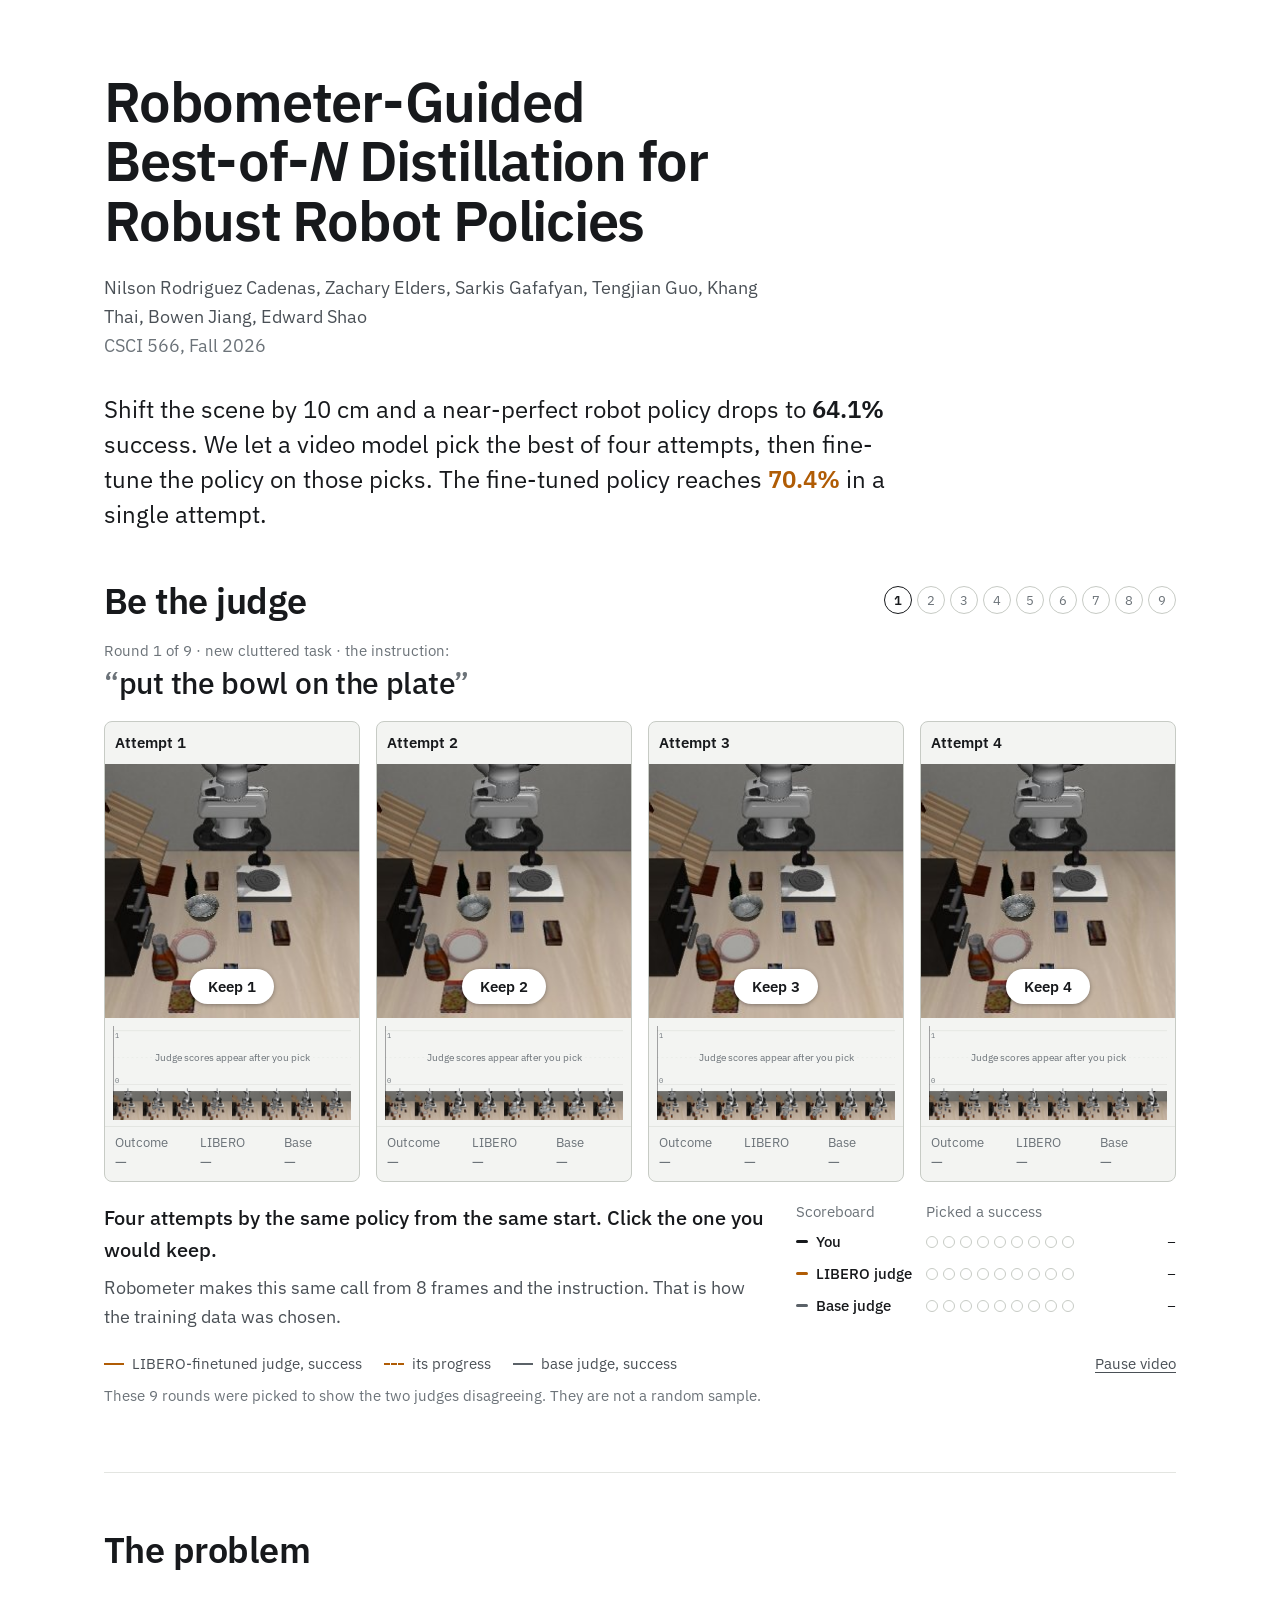
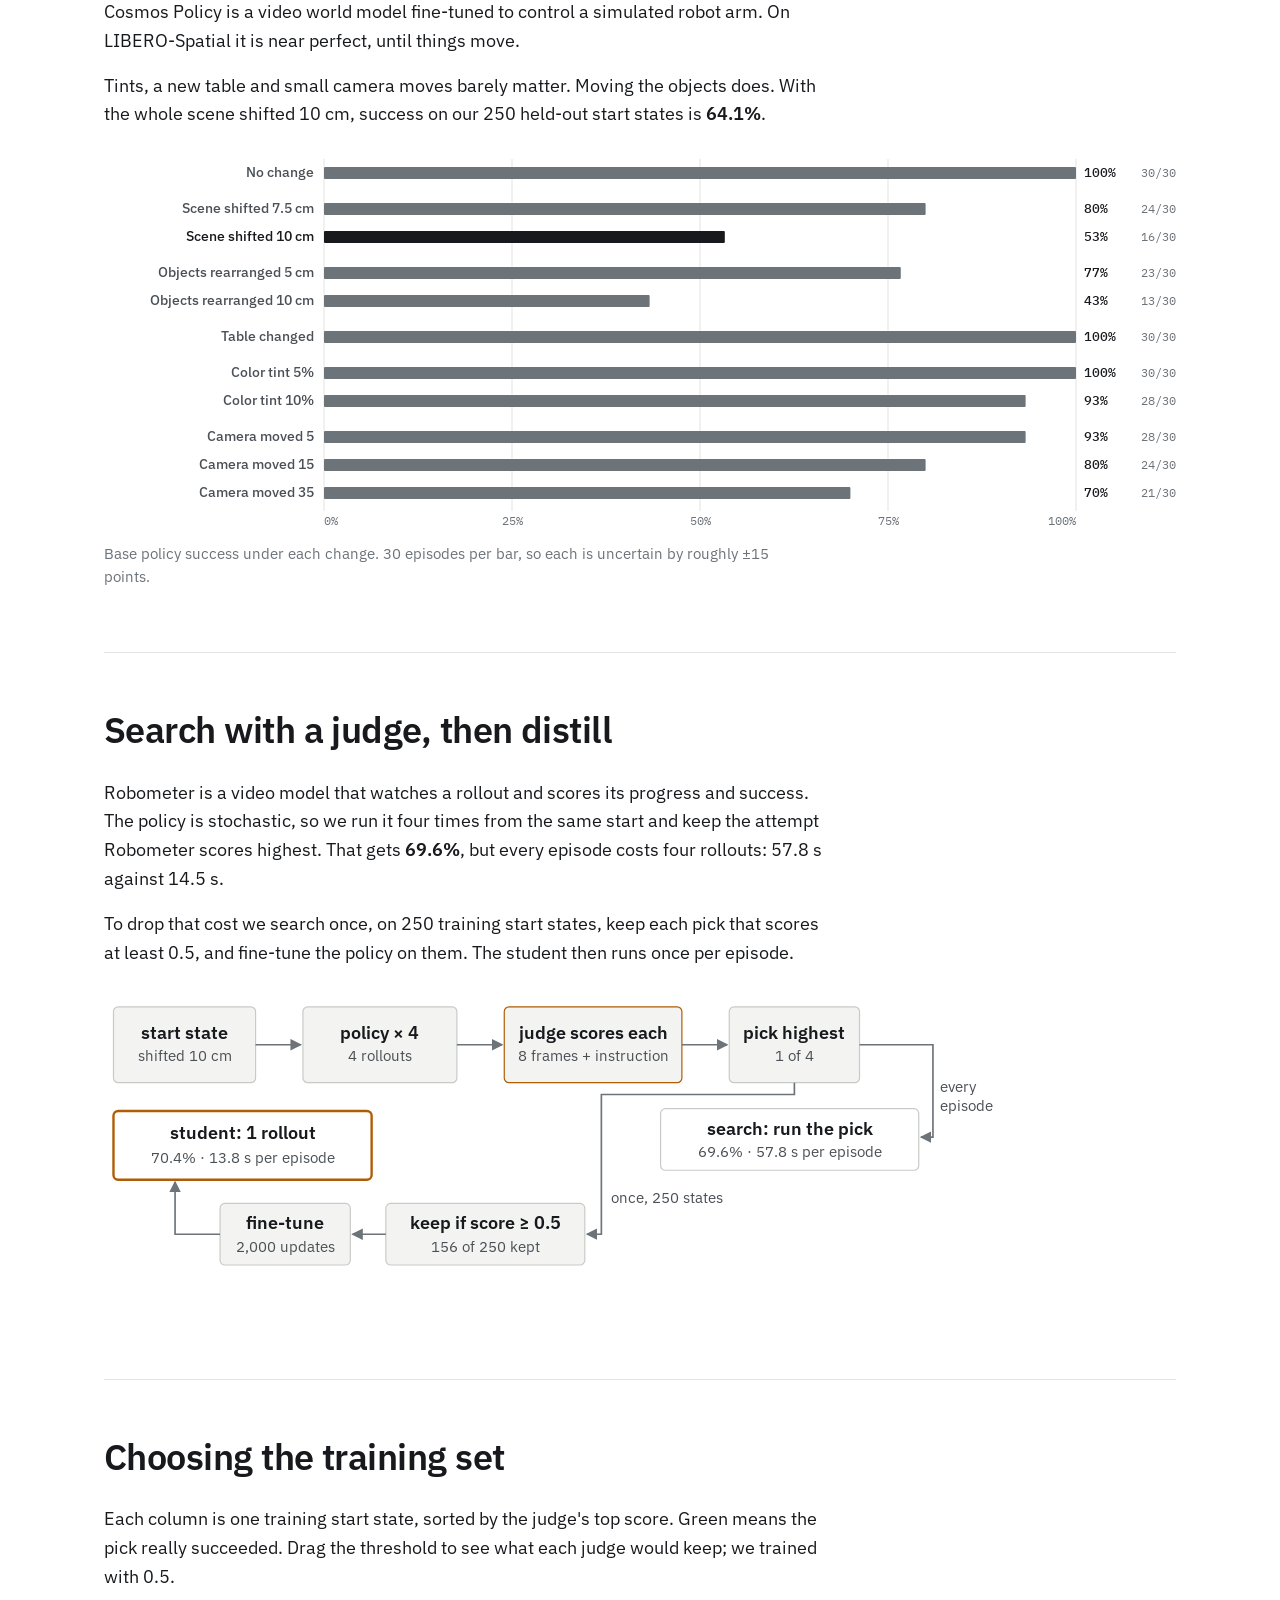
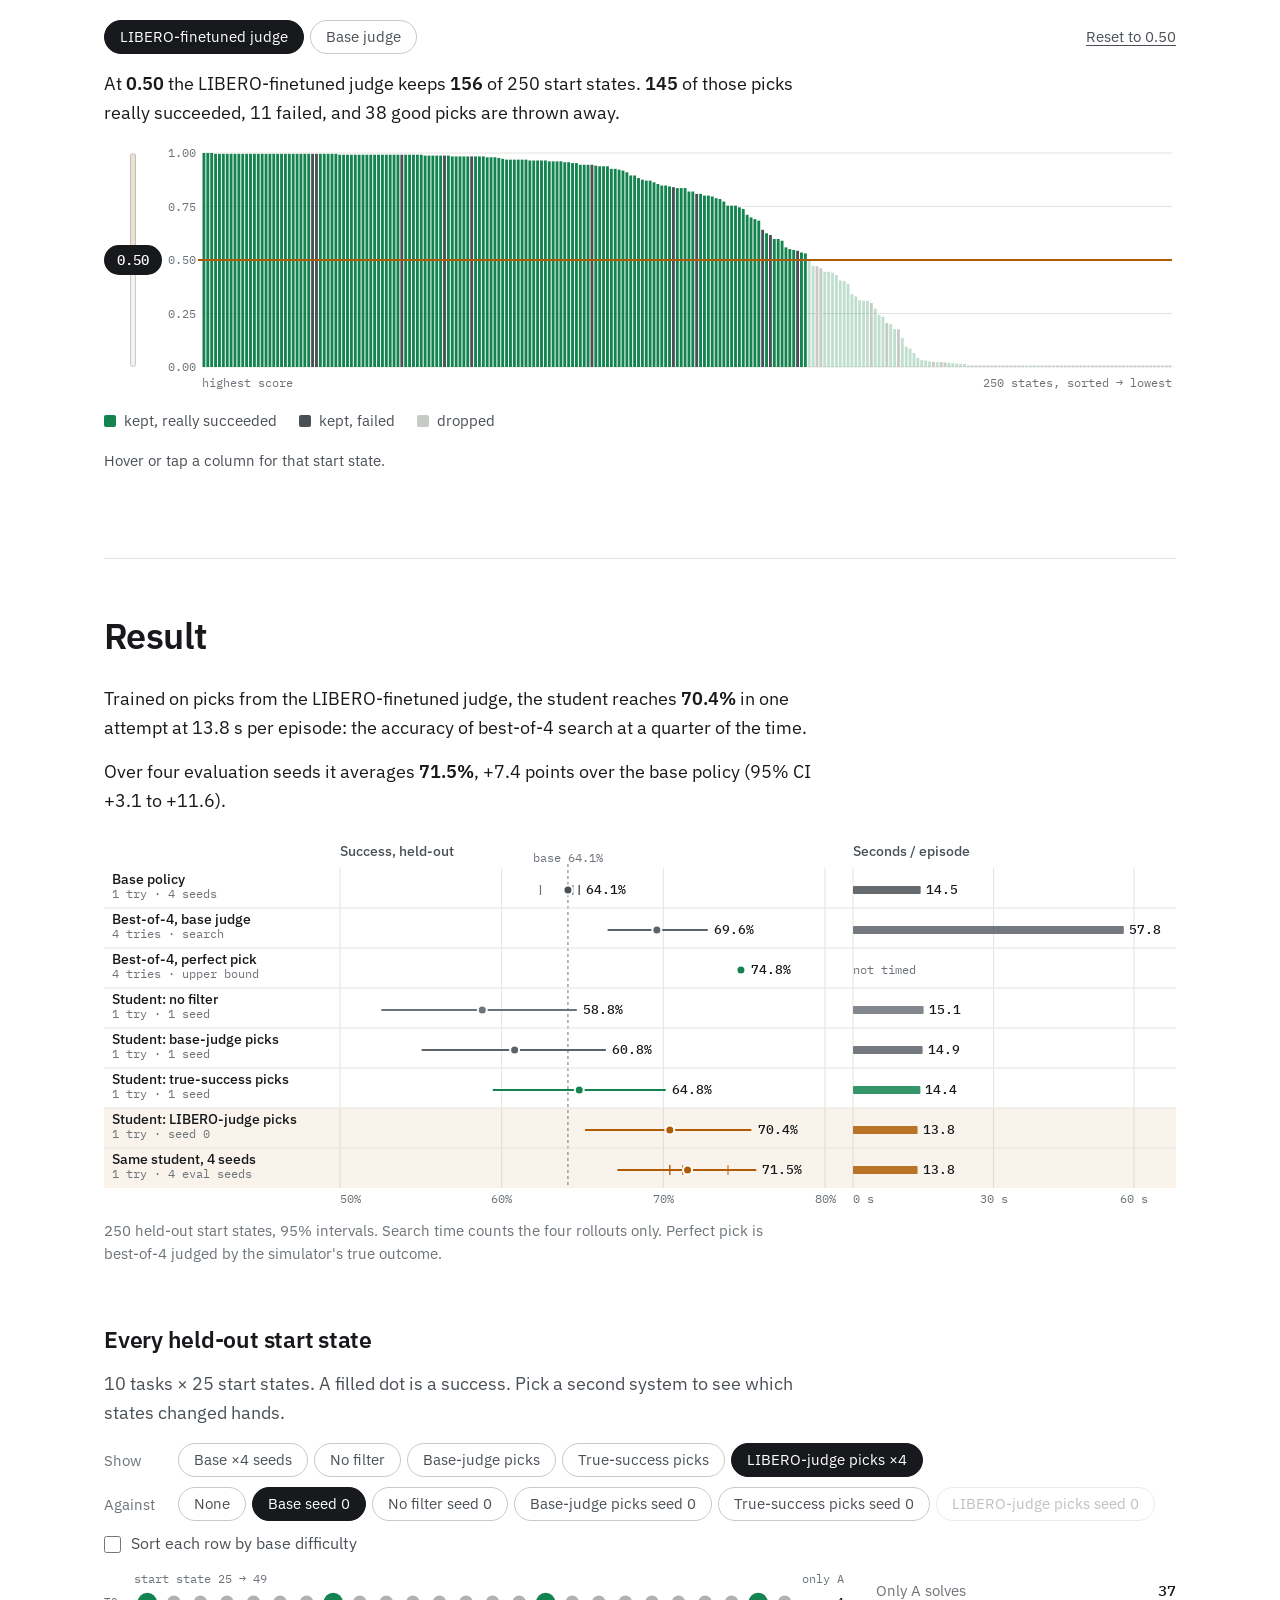
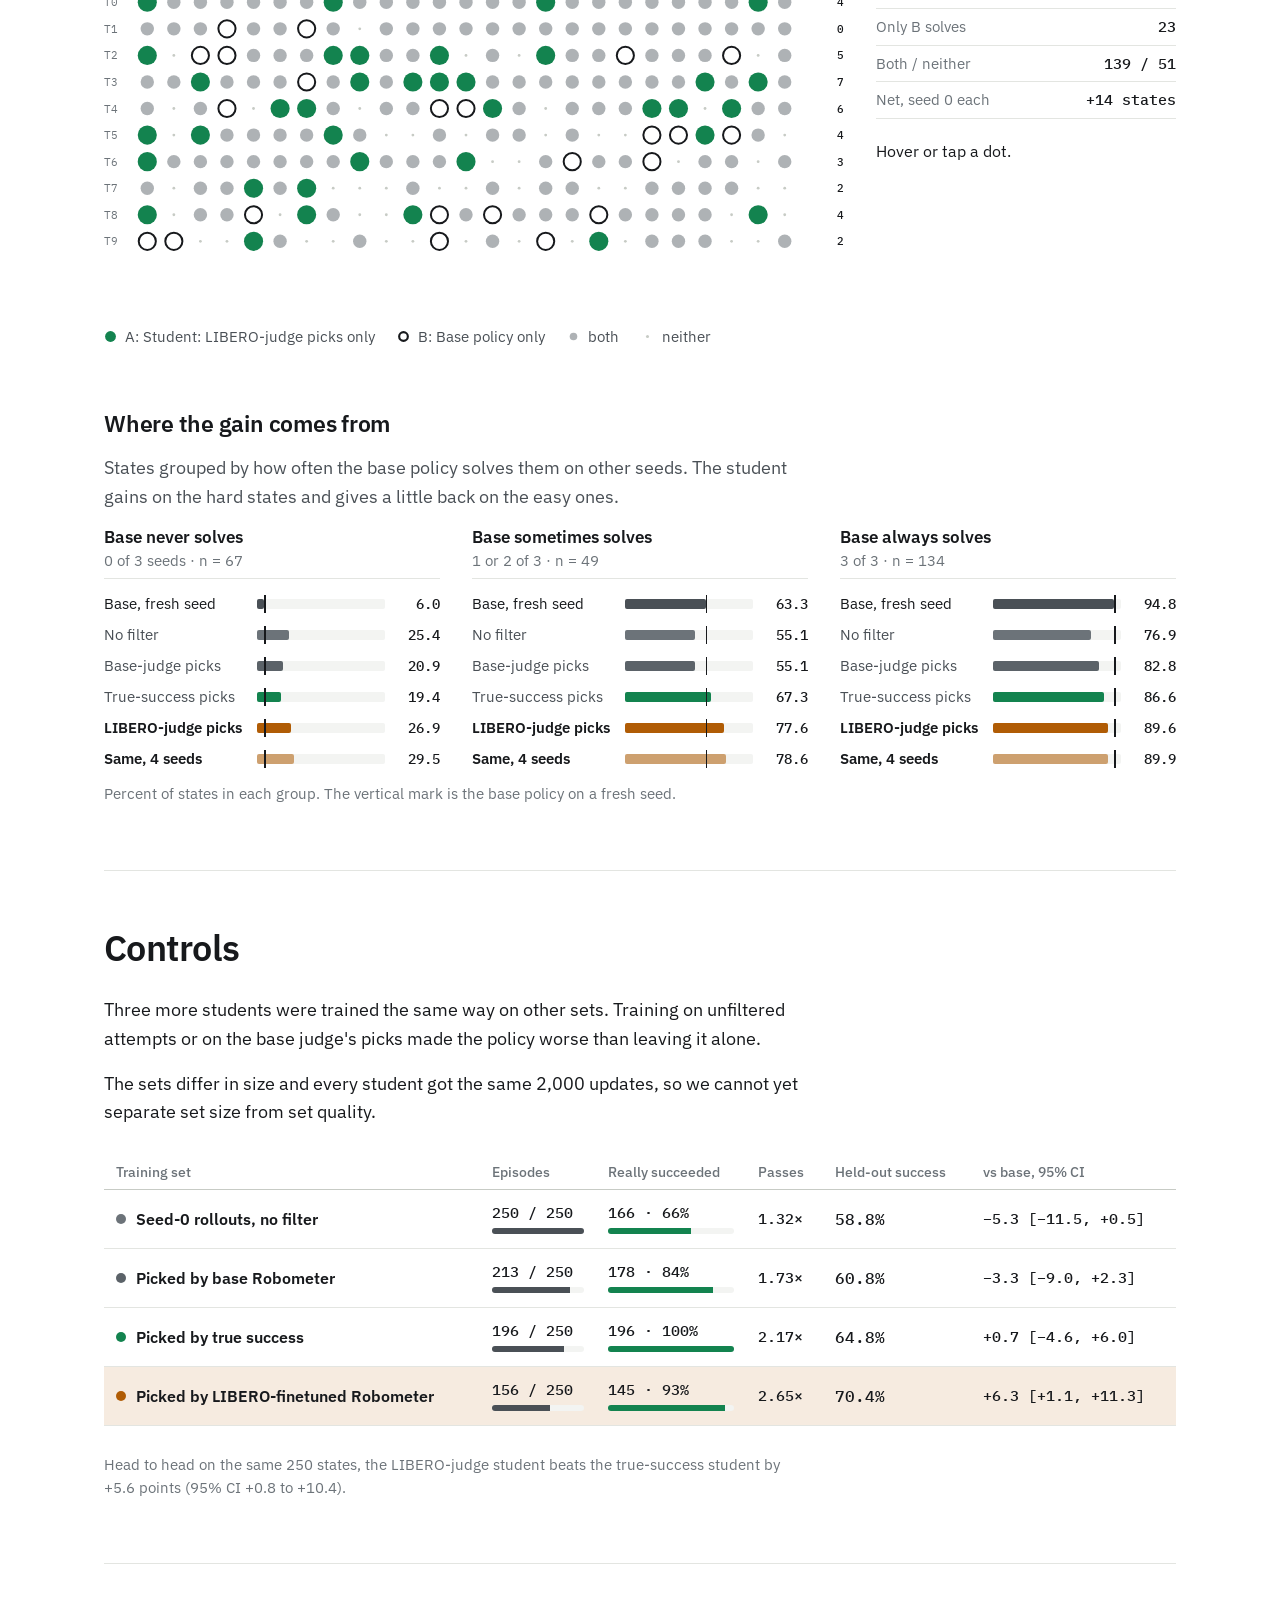
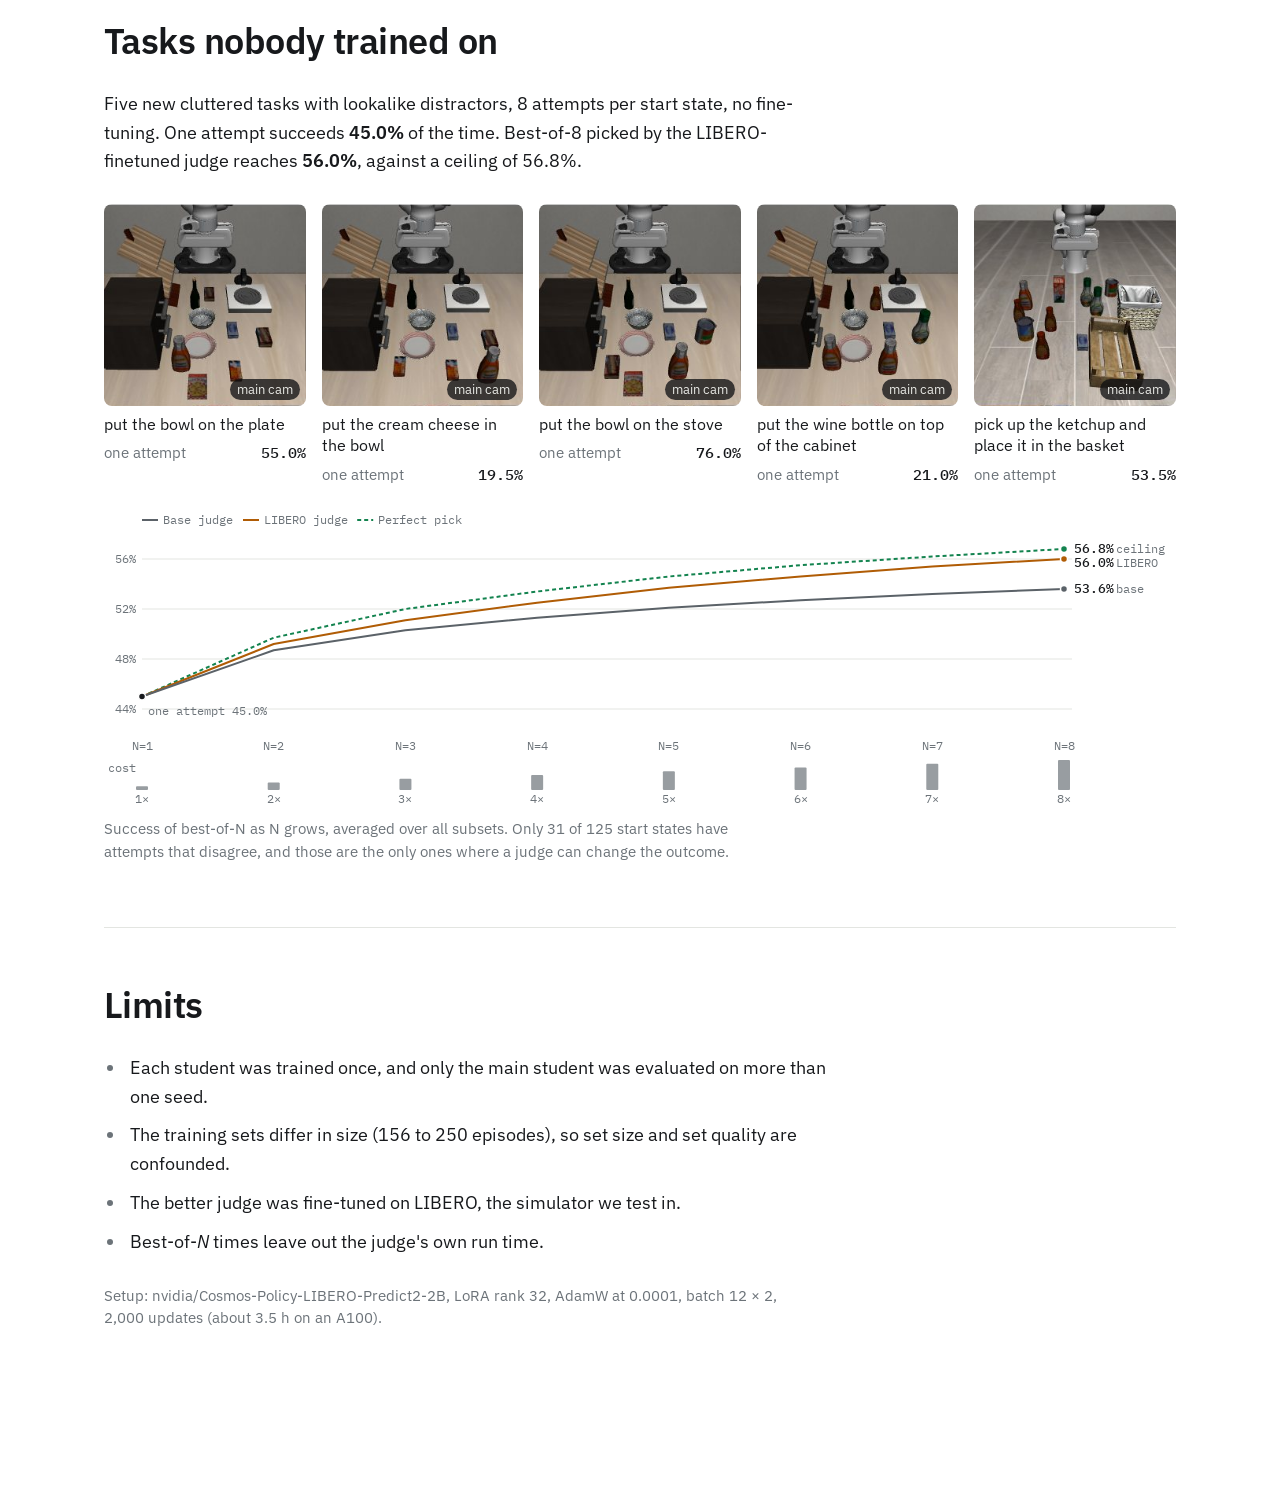
==== docs/b/index.html @ 0fa1b635 "Clean pipeline code and project page Co-Authored-By: Claude Fable 5.2 <noreply@anthropic.com>" ====
<!doctype html>
<html lang="en">
<head>
<meta charset="utf-8">
<meta name="viewport" content="width=device-width, initial-scale=1, viewport-fit=cover">
<title>Robometer-Guided Best-of-N Distillation</title>
<meta name="description" content="A video model picks the best of four robot attempts; the policy is fine-tuned on its picks and then runs once. CSCI 566 course project.">
<link rel="preconnect" href="https://fonts.googleapis.com">
<link rel="preconnect" href="https://fonts.gstatic.com" crossorigin>
<link rel="stylesheet" href="https://fonts.googleapis.com/css2?family=IBM+Plex+Sans:ital,wght@0,400;0,500;0,600;1,400;1,600&family=IBM+Plex+Mono:wght@400;500&display=swap">
<link rel="stylesheet" href="style.css">
<link rel="icon" href="data:,">
</head>
<body>
<div class="wrap">

<header class="plate">
  <h1>Robometer-Guided <span class="nb">Best-of-<i>N</i></span> Distillation for Robust Robot Policies</h1>
  <p class="byline" id="site-authors" hidden></p>
  <p class="byline byline-c">CSCI 566, Fall 2026<span id="site-links"></span></p>
  <p class="plate-sum">Shift the scene by 10 cm and a near-perfect robot policy drops to <b>64.1%</b> success. We let a video model pick the best of four attempts, then fine-tune the policy on those picks. The fine-tuned policy reaches <b class="key">70.4%</b> in a single attempt.</p>
</header>

<section class="panel panel-game" id="judge" aria-labelledby="judge-h">
  <div class="ph">
    <h2 id="judge-h">Be the judge</h2>
    <ol class="g-pips" id="g-pips" aria-label="Rounds"></ol>
  </div>
  <div class="g-inst">
    <span class="lbl" id="g-meta">Loading rounds</span>
    <p class="g-instr" id="g-instr">&nbsp;</p>
  </div>
  <div class="monitors" id="monitors"></div>
  <div class="g-console">
    <div class="g-msg" id="g-msg" aria-live="polite"></div>
    <div class="g-score" id="g-score" aria-label="Scoreboard"></div>
  </div>
  <div class="g-foot">
    <span class="legend"><i class="sw sw-lib"></i>LIBERO-finetuned judge, success</span>
    <span class="legend"><i class="sw sw-libp"></i>its progress</span>
    <span class="legend"><i class="sw sw-base"></i>base judge, success</span>
    <span class="g-caveat">These 9 rounds were picked to show the two judges disagreeing. They are not a random sample.</span>
  </div>
</section>

<section class="panel" id="problem" aria-labelledby="problem-h">
  <div class="ph"><h2 id="problem-h">The problem</h2></div>
  <div class="txt">
    <p>Cosmos Policy is a video world model fine-tuned to control a simulated robot arm. On LIBERO-Spatial it is near perfect, until things move.</p>
    <p>Tints, a new table and small camera moves barely matter. Moving the objects does. With the whole scene shifted 10 cm, success on our 250 held-out start states is <b>64.1%</b>.</p>
  </div>
  <figure class="fig" id="fig-shift">
    <div class="chart" id="chart-shift"><p class="await">Waiting for data</p></div>
    <figcaption class="cap">Base policy success under each change. 30 episodes per bar, so each is uncertain by roughly ±15 points.</figcaption>
  </figure>
</section>

<section class="panel" id="search" aria-labelledby="search-h">
  <div class="ph"><h2 id="search-h">Search with a judge, then distill</h2></div>
  <div class="txt">
    <p>Robometer is a video model that watches a rollout and scores its progress and success. The policy is stochastic, so we run it four times from the same start and keep the attempt Robometer scores highest. That gets <b>69.6%</b>, but every episode costs four rollouts: 57.8 s against 14.5 s.</p>
    <p>To drop that cost we search once, on 250 training start states, keep each pick that scores at least 0.5, and fine-tune the policy on them. The student then runs once per episode.</p>
  </div>
  <figure class="fig fig-diagram">
    <div class="dia-scroll">
      <svg id="dia" viewBox="0 0 760 270" role="img" aria-label="The same pick drives both methods. Search uses the pick as the episode's result and repeats every episode. Distillation keeps the pick if its score is at least 0.5 and fine-tunes the policy on it, so the student runs once.">
        <defs>
          <marker id="arw" viewBox="0 0 8 8" refX="7" refY="4" markerWidth="7" markerHeight="7" orient="auto-start-reverse"><path d="M0 0 L8 4 L0 8 z" fill="currentColor"></path></marker>
        </defs>
        <g transform="translate(0 -30)">
        <g class="d-box"><rect x="8" y="40" width="120" height="64" rx="4"></rect><text x="68" y="67" class="d-t">start state</text><text x="68" y="86" class="d-s">shifted 10 cm</text></g>
        <g class="d-box"><rect x="168" y="40" width="130" height="64" rx="4"></rect><text x="233" y="67" class="d-t">policy × 4</text><text x="233" y="86" class="d-s">4 rollouts</text></g>
        <g class="d-box d-judge"><rect x="338" y="40" width="150" height="64" rx="4"></rect><text x="413" y="67" class="d-t">judge scores each</text><text x="413" y="86" class="d-s">8 frames + instruction</text></g>
        <g class="d-box"><rect x="528" y="40" width="110" height="64" rx="4"></rect><text x="583" y="67" class="d-t">pick highest</text><text x="583" y="86" class="d-s">1 of 4</text></g>
        <line class="d-a" x1="128" y1="72" x2="166" y2="72" marker-end="url(#arw)"></line>
        <line class="d-a" x1="298" y1="72" x2="336" y2="72" marker-end="url(#arw)"></line>
        <line class="d-a" x1="488" y1="72" x2="526" y2="72" marker-end="url(#arw)"></line>
        <path class="d-a" d="M638 72 H700 V150 H690" marker-end="url(#arw)"></path>
        <text x="706" y="112" class="d-s d-l">every</text><text x="706" y="128" class="d-s d-l">episode</text>
        <g class="d-box d-out"><rect x="470" y="126" width="218" height="52" rx="4"></rect><text x="579" y="148" class="d-t">search: run the pick</text><text x="579" y="167" class="d-s">69.6% · 57.8 s per episode</text></g>
        <path class="d-a" d="M583 104 V114 H420 V232 H408" marker-end="url(#arw)"></path>
        <text x="428" y="206" class="d-s d-l">once, 250 states</text>
        <g class="d-box"><rect x="238" y="206" width="168" height="52" rx="4"></rect><text x="322" y="228" class="d-t">keep if score ≥ 0.5</text><text x="322" y="247" class="d-s">156 of 250 kept</text></g>
        <g class="d-box"><rect x="98" y="206" width="110" height="52" rx="4"></rect><text x="153" y="228" class="d-t">fine-tune</text><text x="153" y="247" class="d-s">2,000 updates</text></g>
        <line class="d-a" x1="238" y1="232" x2="210" y2="232" marker-end="url(#arw)"></line>
        <path class="d-a" d="M98 232 H60 V188" marker-end="url(#arw)"></path>
        <g class="d-box d-out d-key"><rect x="8" y="128" width="218" height="58" rx="4"></rect><text x="117" y="152" class="d-t">student: 1 rollout</text><text x="117" y="172" class="d-s">70.4% · 13.8 s per episode</text></g>
        </g>
      </svg>
    </div>
  </figure>
</section>

<section class="panel" id="distill" aria-labelledby="distill-h">
  <div class="ph"><h2 id="distill-h">Choosing the training set</h2></div>
  <div class="txt">
    <p>Each column is one training start state, sorted by the judge's top score. Green means the pick really succeeded. Drag the threshold to see what each judge would keep; we trained with 0.5.</p>
  </div>
  <div class="thr">
    <div class="thr-top">
      <div class="seg" role="radiogroup" aria-label="Judge" id="thr-judge">
        <button type="button" role="radio" aria-checked="true" data-j="l" class="seg-b">LIBERO-finetuned judge</button>
        <button type="button" role="radio" aria-checked="false" data-j="b" class="seg-b">Base judge</button>
      </div>
      <button type="button" class="link-btn" id="thr-reset">Reset to 0.50</button>
    </div>
    <p class="thr-ro" id="thr-ro" aria-live="polite"></p>
    <div class="thr-body">
      <div class="fader" id="fader" role="slider" tabindex="0" aria-label="Score threshold" aria-valuemin="0" aria-valuemax="1" aria-valuenow="0.5">
        <div class="fader-track"><div class="fader-fill" id="fader-fill"></div></div>
        <div class="fader-knob" id="fader-knob"><span id="fader-val">0.50</span></div>
      </div>
      <div class="chart thr-chart" id="chart-thr"><p class="await">Waiting for data</p></div>
    </div>
    <div class="thr-legend">
      <span class="legend"><i class="sw sw-ok"></i>kept, really succeeded</span>
      <span class="legend"><i class="sw sw-fail"></i>kept, failed</span>
      <span class="legend"><i class="sw sw-drop"></i>dropped</span>
    </div>
    <p class="thr-hover" id="thr-hover" aria-live="polite">Hover or tap a column for that start state.</p>
  </div>
</section>

<section class="panel" id="result" aria-labelledby="result-h">
  <div class="ph"><h2 id="result-h">Result</h2></div>
  <div class="txt">
    <p>Trained on picks from the LIBERO-finetuned judge, the student reaches <b>70.4%</b> in one attempt at 13.8 s per episode: the accuracy of best-of-4 search at a quarter of the time.</p>
    <p>Over four evaluation seeds it averages <b>71.5%</b>, +7.4 points over the base policy (95% CI +3.1 to +11.6).</p>
  </div>
  <figure class="fig">
    <div class="chart" id="chart-res"><p class="await">Waiting for data</p></div>
    <figcaption class="cap">250 held-out start states, 95% intervals. Search time counts the four rollouts only. Perfect pick is best-of-4 judged by the simulator's true outcome.</figcaption>
  </figure>
  <div class="sub">
    <h3>Every held-out start state</h3>
    <p class="txt-n">10 tasks × 25 start states. A filled dot is a success. Pick a second system to see which states changed hands.</p>
    <div class="map-ctl">
      <div class="map-sel">
        <span class="lbl">Show</span>
        <div class="seg seg-wrap" role="radiogroup" aria-label="System shown" id="map-a"></div>
      </div>
      <div class="map-sel">
        <span class="lbl">Against</span>
        <div class="seg seg-wrap" role="radiogroup" aria-label="Compared with" id="map-b"></div>
      </div>
      <label class="chk"><input type="checkbox" id="map-sort"> Sort each row by base difficulty</label>
    </div>
    <div class="map-wrap">
      <div class="chart map" id="chart-map"><p class="await">Waiting for data</p></div>
      <div class="map-side">
        <div class="map-ro" id="map-ro"></div>
        <div class="map-detail" id="map-detail" aria-live="polite"><p>Hover or tap a dot.</p></div>
      </div>
    </div>
    <div class="map-legend" id="map-legend"></div>
  </div>
  <div class="sub">
    <h3>Where the gain comes from</h3>
    <p class="txt-n">States grouped by how often the base policy solves them on other seeds. The student gains on the hard states and gives a little back on the easy ones.</p>
    <div class="chart" id="chart-class"><p class="await">Waiting for data</p></div>
  </div>
</section>

<section class="panel" id="controls" aria-labelledby="controls-h">
  <div class="ph"><h2 id="controls-h">Controls</h2></div>
  <div class="txt">
    <p>Three more students were trained the same way on other sets. Training on unfiltered attempts or on the base judge's picks made the policy worse than leaving it alone.</p>
    <p>The sets differ in size and every student got the same 2,000 updates, so we cannot yet separate set size from set quality.</p>
  </div>
  <div class="chart tbl-wrap" id="chart-sets"><p class="await">Waiting for data</p></div>
  <p class="cap" id="sets-pair"></p>
</section>

<section class="panel" id="novel" aria-labelledby="novel-h">
  <div class="ph"><h2 id="novel-h">Tasks nobody trained on</h2></div>
  <div class="txt">
    <p>Five new cluttered tasks with lookalike distractors, 8 attempts per start state, no fine-tuning. One attempt succeeds <b>45.0%</b> of the time. Best-of-8 picked by the LIBERO-finetuned judge reaches <b>56.0%</b>, against a ceiling of 56.8%.</p>
  </div>
  <div class="novel-tasks" id="novel-tasks"></div>
  <figure class="fig">
    <div class="chart" id="chart-bon"><p class="await">Waiting for data</p></div>
    <figcaption class="cap" id="novel-note"></figcaption>
  </figure>
</section>

<section class="panel" id="limits" aria-labelledby="limits-h">
  <div class="ph"><h2 id="limits-h">Limits</h2></div>
  <ul class="limits">
    <li>Each student was trained once, and only the main student was evaluated on more than one seed.</li>
    <li>The training sets differ in size (156 to 250 episodes), so set size and set quality are confounded.</li>
    <li>The better judge was fine-tuned on LIBERO, the simulator we test in.</li>
    <li>Best-of-<i>N</i> times leave out the judge's own run time.</li>
  </ul>
  <p class="cap" id="setup"></p>
</section>

</div>
<script src="app.js"></script>
</body>
</html>
---- docs/b/style.css ----
:root {
  --bg: #ffffff;
  --panel: #ffffff;
  --screen: #f3f4f2;
  --rule: #e3e5e1;
  --rule-2: #c7cbc5;
  --ink: #17191c;
  --ink-2: #4a5056;
  --ink-3: #6c7379;
  --ok: #13834f;
  --ok-dim: rgba(19, 131, 79, 0.26);
  --pick: #b05c05;
  --pick-dim: rgba(176, 92, 5, 0.12);
  --base-j: #5b6268;
  --focus: #b05c05;
  --f-ui: "IBM Plex Sans", "Helvetica Neue", Arial, sans-serif;
  --f-num: "IBM Plex Mono", ui-monospace, "SFMono-Regular", Menlo, Consolas, monospace;
  color-scheme: light;
}
@media (prefers-color-scheme: dark) {
  :root {
    --bg: #131517;
    --panel: #131517;
    --screen: #1c1f22;
    --rule: #2a2f34;
    --rule-2: #424a52;
    --ink: #e8e9e5;
    --ink-2: #b3b9b9;
    --ink-3: #8a9296;
    --ok: #47c48a;
    --ok-dim: rgba(71, 196, 138, 0.28);
    --pick: #f0a63a;
    --pick-dim: rgba(240, 166, 58, 0.16);
    --base-j: #c3c9c9;
    --focus: #f0a63a;
    color-scheme: dark;
  }
}

* { box-sizing: border-box; }
html { -webkit-text-size-adjust: 100%; }
body {
  margin: 0;
  background: var(--bg);
  color: var(--ink);
  font: 400 18px/1.6 var(--f-ui);
  font-variant-numeric: tabular-nums;
}
img, video, svg { max-width: 100%; display: block; }
a { color: inherit; text-underline-offset: 3px; }
b { font-weight: 600; }
i { font-style: italic; }
button { font: inherit; color: inherit; }
:focus-visible { outline: 2px solid var(--focus); outline-offset: 2px; }

.wrap {
  max-width: 1120px;
  margin: 0 auto;
  padding-left: max(24px, env(safe-area-inset-left, 0px));
  padding-right: max(24px, env(safe-area-inset-right, 0px));
  padding-bottom: 96px;
}

.lbl { font-size: 15px; line-height: 1.3; color: var(--ink-3); }

.plate { padding: 72px 0 48px; }
h1 {
  margin: 0 0 24px;
  max-width: 21ch;
  font: 600 clamp(34px, 5vw, 56px)/1.06 var(--f-ui);
  letter-spacing: -0.022em;
  text-wrap: balance;
}
.byline { margin: 0; max-width: 62ch; color: var(--ink-2); }
.nb { white-space: nowrap; }
.byline-c { color: var(--ink-3); }
.plate-sum {
  margin: 32px 0 0;
  max-width: 58ch;
  font-size: clamp(20px, 2.1vw, 24px);
  line-height: 1.45;
  text-wrap: pretty;
}
.plate-sum b.key { color: var(--pick); }

.panel {
  border-top: 1px solid var(--rule);
  padding: 56px 0 64px;
  display: grid;
  gap: 28px;
  min-width: 0;
}
.ph { display: flex; align-items: center; justify-content: space-between; gap: 12px 24px; flex-wrap: wrap; }
h2 {
  margin: 0;
  font: 600 clamp(26px, 3.2vw, 36px)/1.15 var(--f-ui);
  letter-spacing: -0.015em;
}
h3 { margin: 0; font: 600 23px/1.25 var(--f-ui); letter-spacing: -0.01em; }

.txt { display: grid; gap: 16px; max-width: 66ch; min-width: 0; }
.txt p, .txt-n { margin: 0; }
.txt-n { max-width: 66ch; color: var(--ink-2); }
.cap { margin: 0; color: var(--ink-3); font-size: 15px; line-height: 1.5; max-width: 76ch; overflow-wrap: anywhere; }
.fig { margin: 0; display: grid; gap: 12px; min-width: 0; }
.chart { min-width: 0; position: relative; }
.chart svg { width: 100%; height: auto; overflow: visible; }
.await { margin: 0; padding: 32px 0; font-size: 15px; color: var(--ink-3); }

.sub { display: grid; gap: 16px; padding-top: 32px; min-width: 0; }

.legend { display: inline-flex; align-items: center; gap: 8px; font-size: 15px; color: var(--ink-2); }
.sw { display: inline-block; width: 20px; height: 0; border-top: 2.5px solid var(--ink-2); flex: none; }
.sw-lib { border-color: var(--pick); }
.sw-libp { border-top: 2.5px dashed var(--pick); }
.sw-base { border-color: var(--base-j); border-top-width: 2px; }
.sw-ok, .sw-fail, .sw-drop { width: 12px; height: 12px; border: 0; border-radius: 2px; }
.sw-ok { background: var(--ok); }
.sw-fail { background: var(--ink-2); }
.sw-drop { background: var(--rule-2); }

.seg { display: inline-flex; flex-wrap: wrap; gap: 6px; max-width: 100%; }
.seg-b {
  background: none;
  border: 1px solid var(--rule-2);
  border-radius: 999px;
  padding: 7px 15px;
  font-size: 15px;
  line-height: 1.2;
  color: var(--ink-2);
  cursor: pointer;
}
.seg-b:hover { color: var(--ink); border-color: var(--ink-3); }
.seg-b[aria-checked="true"] { background: var(--ink); border-color: var(--ink); color: var(--bg); }
.seg-b:disabled { opacity: 0.35; cursor: default; }
.link-btn { background: none; border: 0; padding: 0; cursor: pointer; font-size: 15px; color: var(--ink-2); text-decoration: underline; text-underline-offset: 3px; }
.link-btn:hover { color: var(--ink); }

.panel-game { border-top: 0; padding-top: 0; gap: 20px; }
.g-inst { display: grid; gap: 4px; }
.g-instr { margin: 0; font: 500 clamp(22px, 2.6vw, 30px)/1.2 var(--f-ui); letter-spacing: -0.01em; }
.g-instr::before { content: "\201C"; color: var(--ink-3); }
.g-instr::after { content: "\201D"; color: var(--ink-3); }
.g-pips { list-style: none; margin: 0; padding: 0; display: flex; gap: 5px; }
.g-pips li {
  width: 28px; height: 28px;
  border: 1px solid var(--rule-2);
  border-radius: 50%;
  display: grid; place-items: center;
  font-size: 13px; line-height: 1;
  color: var(--ink-3);
}
.g-pips li.cur { border-color: var(--ink); color: var(--ink); font-weight: 600; }
.g-pips li.won { background: var(--ok); border-color: var(--ok); color: var(--bg); }
.g-pips li.lost { background: var(--screen); color: var(--ink-3); text-decoration: line-through; }

.monitors { display: grid; grid-template-columns: repeat(4, minmax(0, 1fr)); gap: 16px; }
.mon {
  display: grid;
  border: 1px solid var(--rule-2);
  border-radius: 8px;
  overflow: hidden;
  background: var(--screen);
  min-width: 0;
  position: relative;
  transition: border-color 0.15s;
}
.mon-h { display: flex; align-items: center; justify-content: space-between; gap: 6px; padding: 8px 10px; min-height: 42px; }
.mon-ch { font-size: 15px; font-weight: 600; line-height: 1.2; }
.tags { display: flex; gap: 4px; align-items: center; }
.tag { font-size: 13px; font-weight: 600; line-height: 1; padding: 4px 7px; border-radius: 999px; border: 1px solid transparent; white-space: nowrap; }
.tag-lib { background: var(--pick); color: var(--bg); }
.tag-base { background: var(--base-j); color: var(--bg); }
.tag-you { border-color: var(--ink); color: var(--ink); }
.screen { position: relative; aspect-ratio: 1 / 1; background: #000; overflow: hidden; }
.screen video, .screen img { width: 100%; height: 100%; object-fit: cover; }
.keep {
  position: absolute; inset: 0;
  background: transparent;
  border: 0;
  cursor: pointer;
  display: flex; align-items: flex-end; justify-content: center;
  padding: 0 0 14px;
}
.keep span {
  font-size: 15px; font-weight: 600; line-height: 1;
  background: #ffffff;
  color: #17191c;
  padding: 10px 18px;
  border-radius: 999px;
  box-shadow: 0 1px 4px rgba(0, 0, 0, 0.35);
  transition: transform 0.12s;
}
.keep:hover span, .keep:focus-visible span { transform: scale(1.06); }
.keep:focus-visible { outline-offset: -3px; }
.mon:hover { border-color: var(--ink-3); }
.mon.is-you { border-color: var(--ink); box-shadow: 0 0 0 1px var(--ink); }
.mon.is-ok .mon-h { background: var(--ok-dim); }
.revealed .keep { display: none; }
.trace { padding: 8px 8px 6px; }
.trace svg { width: 100%; height: auto; display: block; }
.mon-r { display: grid; grid-template-columns: repeat(3, minmax(0, 1fr)); border-top: 1px solid var(--rule); }
.mon-r div { padding: 8px 10px 9px; display: grid; gap: 1px; min-width: 0; align-content: start; }
.mon-r .lbl { font-size: 13px; }
.mon-r .v { font-size: 15px; font-weight: 600; line-height: 1.25; }
.mon-r .v small { display: block; font-size: 13px; font-weight: 400; color: var(--ink-3); }
.mon-r .v-lib { color: var(--pick); }
.mon-r .v-off { color: var(--ink-3); font-weight: 400; }

.g-console { display: grid; grid-template-columns: minmax(0, 1fr) minmax(0, 380px); gap: 32px; align-items: start; }
.g-msg { display: grid; gap: 8px; min-width: 0; max-width: 62ch; }
.g-msg p { margin: 0; }
.g-lead { font-size: 20px; font-weight: 500; }
.g-note { color: var(--ink-2); }
.g-res { display: grid; gap: 4px; }
.g-res-row { display: flex; gap: 8px; align-items: baseline; flex-wrap: wrap; }
.g-res-row .who { font-weight: 600; min-width: 122px; }
.g-why { color: var(--ink-2); }
.g-act { display: flex; gap: 14px; align-items: center; flex-wrap: wrap; margin-top: 8px; }
.btn {
  background: var(--ink);
  color: var(--bg);
  border: 1px solid var(--ink);
  border-radius: 999px;
  padding: 11px 22px;
  font-size: 16px; font-weight: 600; line-height: 1;
  cursor: pointer;
}
.btn:hover { background: var(--ink-2); border-color: var(--ink-2); }
.btn-q { background: none; color: var(--ink); border-color: var(--rule-2); font-weight: 500; }
.btn-q:hover { background: none; border-color: var(--ink); }
.kbd-hint { font-size: 15px; color: var(--ink-3); }

.g-score { display: grid; gap: 8px; }
.sc-row { display: grid; grid-template-columns: 118px 1fr auto; gap: 12px; align-items: center; }
.sc-who { font-size: 15px; font-weight: 500; display: flex; align-items: center; gap: 8px; }
.sc-lamps { display: flex; gap: 5px; }
.sc-lamps i { width: 12px; height: 12px; border-radius: 50%; border: 1.5px solid var(--rule-2); }
.sc-lamps i.y { background: var(--ok); border-color: var(--ok); }
.sc-lamps i.n { border-color: var(--ink-3); }
.sc-n { font: 500 15px/1 var(--f-num); text-align: right; min-width: 3.2em; }
.sc-key { width: 12px; height: 3px; border-radius: 2px; flex: none; }
.g-foot { display: flex; flex-wrap: wrap; gap: 8px 22px; align-items: center; }
.g-caveat { font-size: 15px; color: var(--ink-3); flex-basis: 100%; }

.dia-scroll { overflow-x: auto; }
#dia { min-width: 680px; max-width: 900px; color: var(--ink-3); }
.d-box rect { fill: var(--screen); stroke: var(--rule-2); stroke-width: 1; }
.d-judge rect { stroke: var(--pick); }
.d-key rect { stroke: var(--pick); stroke-width: 2; }
.d-out rect { fill: var(--bg); }
.d-t { font: 600 15px var(--f-ui); text-anchor: middle; fill: var(--ink); }
.d-s { font: 400 13px var(--f-ui); text-anchor: middle; fill: var(--ink-2); }
.d-l { text-anchor: start; }
.d-a { stroke: currentColor; stroke-width: 1.4; fill: none; }

.thr { display: grid; gap: 16px; min-width: 0; }
.thr-top { display: flex; flex-wrap: wrap; gap: 12px 24px; align-items: center; justify-content: space-between; }
.thr-ro { margin: 0; max-width: 66ch; min-height: 3.2em; }
.thr-body { display: grid; grid-template-columns: 58px minmax(0, 1fr); gap: 10px; }
.fader { position: relative; cursor: ns-resize; touch-action: none; outline: none; }
.fader:focus-visible .fader-knob { outline: 2px solid var(--focus); outline-offset: 2px; }
.fader-track { position: absolute; left: 50%; top: var(--pt, 8px); bottom: var(--pb, 24px); width: 6px; margin-left: -3px; background: var(--screen); border: 1px solid var(--rule-2); border-radius: 3px; }
.fader-fill { position: absolute; left: -1px; right: -1px; top: 0; background: var(--pick-dim); }
.fader-knob {
  position: absolute; left: 0; right: 0;
  height: 30px; margin-top: -15px;
  background: var(--ink);
  color: var(--bg);
  border-radius: 999px;
  display: grid; place-items: center;
  font: 500 14px/1 var(--f-num);
}
.thr-chart { touch-action: none; cursor: ns-resize; }
.thr-legend { display: flex; gap: 8px 22px; flex-wrap: wrap; align-items: center; }
.thr-hover { margin: 0; font-size: 15px; color: var(--ink-2); min-height: 3em; max-width: 90ch; }
.thr-hover b { font-family: var(--f-num); font-weight: 500; }

.map-ctl { display: grid; gap: 10px; }
.map-sel { display: flex; gap: 12px; align-items: center; flex-wrap: wrap; }
.map-sel > .lbl { width: 62px; flex: none; }
.chk { display: inline-flex; gap: 10px; align-items: center; font-size: 16px; color: var(--ink-2); cursor: pointer; }
.chk input { accent-color: var(--pick); width: 17px; height: 17px; margin: 0; }
.map-wrap { display: grid; grid-template-columns: minmax(0, 1fr) 300px; gap: 32px; align-items: start; }
.map-side { display: grid; gap: 20px; }
.map-ro { display: grid; }
.map-ro > div { display: flex; justify-content: space-between; gap: 12px; padding: 8px 0; align-items: baseline; border-bottom: 1px solid var(--rule); }
.map-ro .v { font: 500 15px/1.2 var(--f-num); }
.map-detail { display: grid; gap: 6px; min-height: 170px; align-content: start; }
.map-detail p { margin: 0; font-size: 16px; }
.map-detail .rows { display: grid; gap: 3px; font-size: 15px; color: var(--ink-2); }
.map-detail .rows div { display: flex; justify-content: space-between; gap: 8px; }
.map-detail .rows span:last-child { font-family: var(--f-num); font-size: 14px; }
.map-legend { display: flex; flex-wrap: wrap; gap: 8px 22px; }
.map-legend .legend svg { width: 13px; height: 13px; }
.map svg .cell { cursor: pointer; }

.tbl-wrap { overflow-x: auto; }
table.sets { width: 100%; border-collapse: collapse; min-width: 700px; }
.sets th { font-size: 14px; font-weight: 500; line-height: 1.3; color: var(--ink-3); text-align: left; padding: 8px 12px; border-bottom: 1px solid var(--rule-2); vertical-align: bottom; }
.sets td { padding: 14px 12px; border-bottom: 1px solid var(--rule); vertical-align: middle; font-size: 16px; }
.sets td.n { font: 500 15px/1.2 var(--f-num); white-space: nowrap; }
.sets .who { font-weight: 600; display: flex; gap: 10px; align-items: center; }
.sets tr.key td { background: var(--pick-dim); }
.mini { display: block; height: 6px; background: var(--screen); border-radius: 3px; overflow: hidden; position: relative; margin-top: 6px; width: 100%; min-width: 80px; }
.mini i { position: absolute; left: 0; top: 0; bottom: 0; background: var(--ink-2); }
.mini i.ok { background: var(--ok); }

.novel-tasks { display: grid; grid-template-columns: repeat(5, minmax(0, 1fr)); gap: 16px; }
.nt { display: grid; gap: 8px; min-width: 0; align-content: start; }
.nt-img { aspect-ratio: 1 / 1; overflow: hidden; position: relative; border-radius: 8px; background: var(--screen); cursor: ew-resize; touch-action: pan-y; }
.nt-img img { width: 800%; max-width: none; height: auto; margin-top: -11.71875%; margin-left: 0; display: block; }
.nt-f { position: absolute; right: 6px; bottom: 6px; font-size: 13px; line-height: 1; background: rgba(12, 14, 16, 0.75); color: #e8e9e5; padding: 4px 7px; border-radius: 999px; }
.nt p { margin: 0; font-size: 16px; line-height: 1.35; }
.nt .meter { display: flex; justify-content: space-between; align-items: baseline; gap: 6px; }
.nt .meter .v { font: 500 15px/1 var(--f-num); }

.limits { margin: 0; padding-left: 1.2em; display: grid; gap: 10px; max-width: 66ch; }
.limits li { padding-left: 4px; }
.limits li::marker { color: var(--ink-3); }

.ax text, .tx { font: 400 12px var(--f-num); fill: var(--ink-3); }
.tl { font: 500 14px var(--f-ui); fill: var(--ink-2); }
.tv { font: 500 13px var(--f-num); fill: var(--ink); }
.tvs { font: 400 12px var(--f-num); fill: var(--ink-3); }
.grid line { stroke: var(--rule); stroke-width: 1; }
.base-line { stroke: var(--ink-3); stroke-dasharray: 3 3; stroke-width: 1; }
.hov { pointer-events: none; }

.tip { background: var(--ink); color: var(--bg); font-size: 14px; line-height: 1.45; padding: 8px 12px; border-radius: 6px; max-width: 300px; box-shadow: 0 2px 10px rgba(0, 0, 0, 0.25); }
.tip b { font-weight: 600; }

.cls { display: grid; grid-template-columns: repeat(3, minmax(0, 1fr)); gap: 32px; }
.cls-g { display: grid; gap: 7px; align-content: start; min-width: 0; }
.cls-h { display: grid; gap: 2px; margin-bottom: 6px; border-bottom: 1px solid var(--rule); padding-bottom: 8px; }
.tl-h { font-size: 17px; font-weight: 600; line-height: 1.25; }
.cls-r { display: grid; grid-template-columns: minmax(0, 9.5em) minmax(0, 1fr) 3em; gap: 10px; align-items: center; font-size: 15px; color: var(--ink-2); }
.cls-l { white-space: nowrap; overflow: hidden; text-overflow: ellipsis; }
.cls-b { position: relative; height: 10px; background: var(--screen); border-radius: 2px; }
.cls-b i { position: absolute; left: 0; top: 0; bottom: 0; border-radius: 2px; }
.cls-ref-m { position: absolute; top: -4px; bottom: -4px; width: 1.5px; background: var(--ink); }
.cls-v { font: 500 14px/1 var(--f-num); text-align: right; color: var(--ink); }
.cls-ref .cls-l { color: var(--ink); }
.cls-key .cls-l { color: var(--ink); font-weight: 600; }

@media (max-width: 1000px) {
  .monitors { grid-template-columns: repeat(2, minmax(0, 1fr)); }
  .map-wrap { grid-template-columns: minmax(0, 1fr); }
  .novel-tasks { grid-template-columns: repeat(5, minmax(170px, 1fr)); overflow-x: auto; padding-bottom: 6px; }
  .cls { grid-template-columns: minmax(0, 1fr); }
  .g-console { grid-template-columns: minmax(0, 1fr); gap: 24px; }
}
@media (max-width: 640px) {
  body { font-size: 17px; }
  .wrap { padding-left: max(16px, env(safe-area-inset-left, 0px)); padding-right: max(16px, env(safe-area-inset-right, 0px)); }
  .plate { padding: 40px 0 32px; }
  .panel { padding: 40px 0 48px; gap: 22px; }
  .panel-game { padding-top: 0; }
  .monitors { gap: 10px; }
  .mon-h { padding: 6px 8px; min-height: 36px; flex-wrap: wrap; }
  .mon-r { grid-template-columns: minmax(0, 1fr); }
  .mon-r div { grid-template-columns: 1fr auto; padding: 5px 8px; align-items: baseline; }
  .mon-r div + div { border-top: 1px solid var(--rule); }
  .mon-r .v small { display: none; }
  .keep span { padding: 8px 14px; }
  .g-pips li { width: 24px; height: 24px; }
  .thr-body { grid-template-columns: 50px minmax(0, 1fr); }
}
@media (prefers-reduced-motion: reduce) {
  * { transition: none !important; animation: none !important; }
}
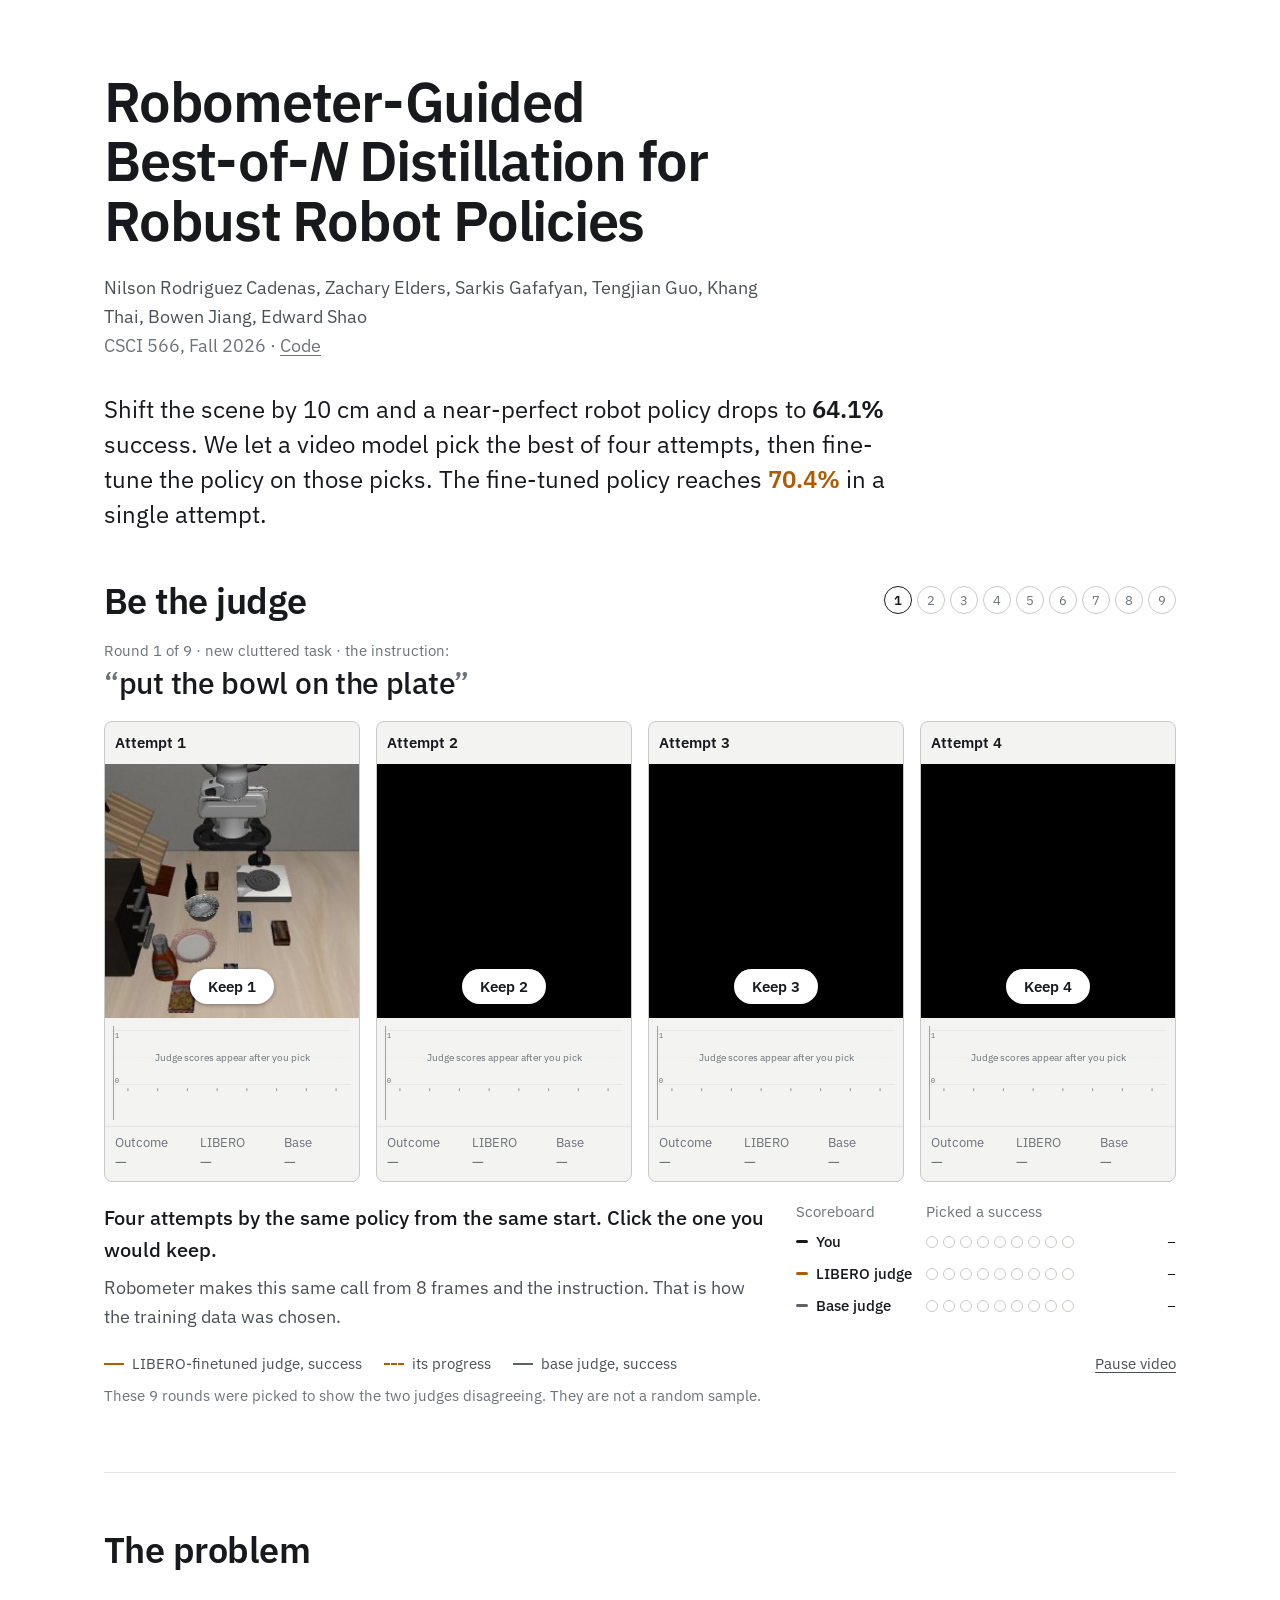
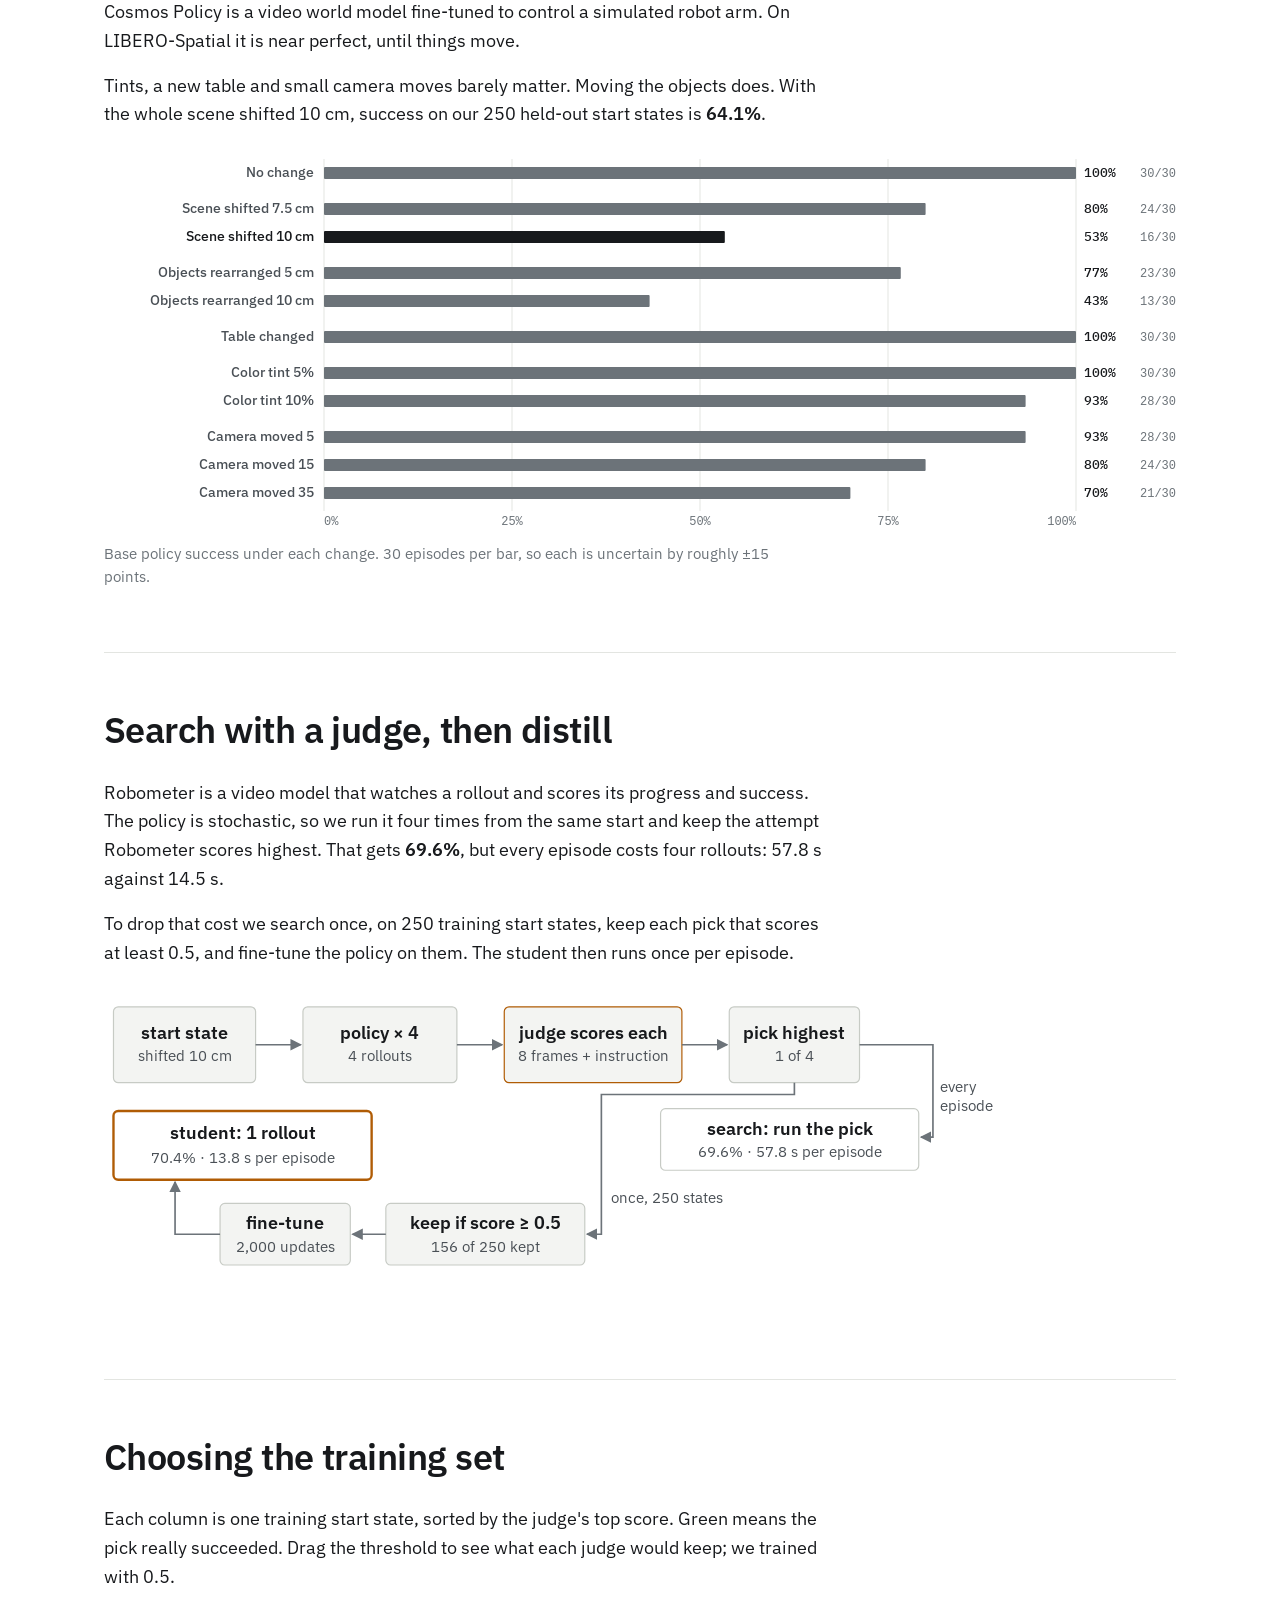
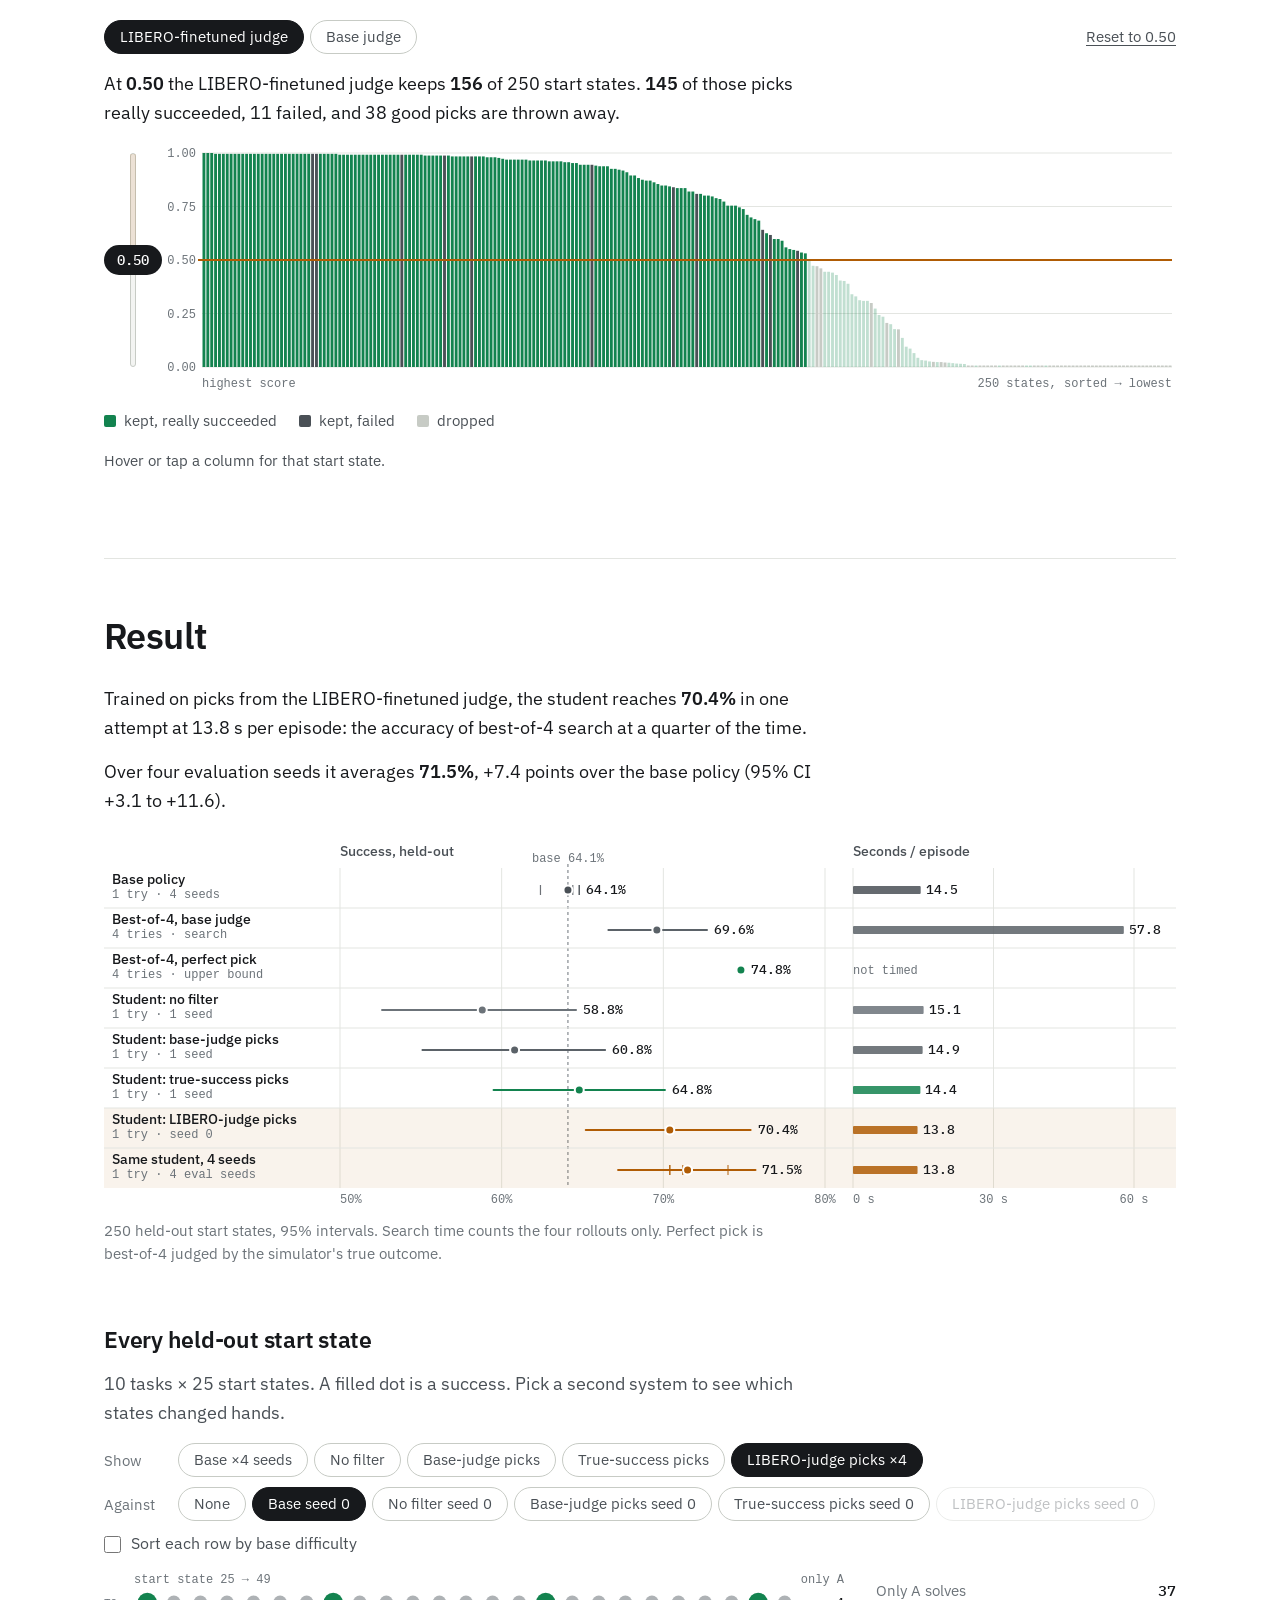
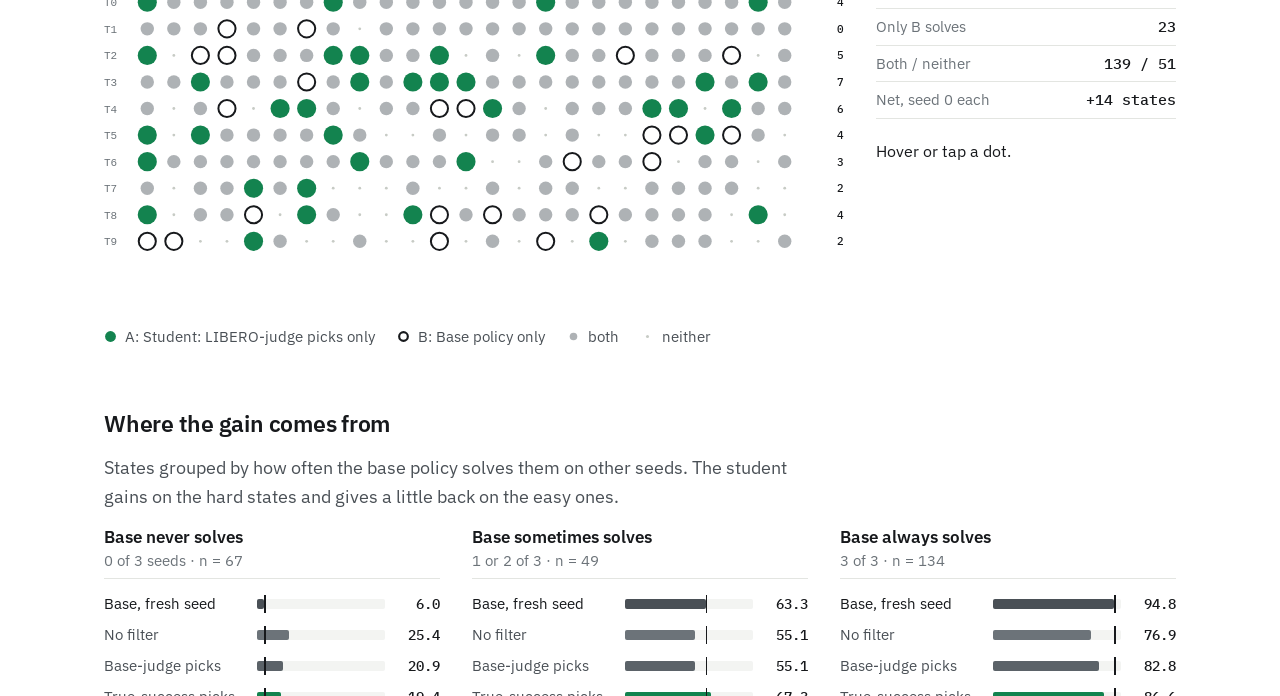
==== commit 80a2fc1a: "Redirect the old /b/ address to the root Co-Authored-By: Claude Fable 5.2 <noreply@anthropic.com>" ====
--- a/docs/b/index.html
+++ b/docs/b/index.html
@@ -1,200 +1,6 @@
 <!doctype html>
-<html lang="en">
-<head>
 <meta charset="utf-8">
-<meta name="viewport" content="width=device-width, initial-scale=1, viewport-fit=cover">
 <title>Robometer-Guided Best-of-N Distillation</title>
-<meta name="description" content="A video model picks the best of four robot attempts; the policy is fine-tuned on its picks and then runs once. CSCI 566 course project.">
-<link rel="preconnect" href="https://fonts.googleapis.com">
-<link rel="preconnect" href="https://fonts.gstatic.com" crossorigin>
-<link rel="stylesheet" href="https://fonts.googleapis.com/css2?family=IBM+Plex+Sans:ital,wght@0,400;0,500;0,600;1,400;1,600&family=IBM+Plex+Mono:wght@400;500&display=swap">
-<link rel="stylesheet" href="style.css">
-<link rel="icon" href="data:,">
-</head>
-<body>
-<div class="wrap">
-
-<header class="plate">
-  <h1>Robometer-Guided <span class="nb">Best-of-<i>N</i></span> Distillation for Robust Robot Policies</h1>
-  <p class="byline" id="site-authors" hidden></p>
-  <p class="byline byline-c">CSCI 566, Fall 2026<span id="site-links"></span></p>
-  <p class="plate-sum">Shift the scene by 10 cm and a near-perfect robot policy drops to <b>64.1%</b> success. We let a video model pick the best of four attempts, then fine-tune the policy on those picks. The fine-tuned policy reaches <b class="key">70.4%</b> in a single attempt.</p>
-</header>
-
-<section class="panel panel-game" id="judge" aria-labelledby="judge-h">
-  <div class="ph">
-    <h2 id="judge-h">Be the judge</h2>
-    <ol class="g-pips" id="g-pips" aria-label="Rounds"></ol>
-  </div>
-  <div class="g-inst">
-    <span class="lbl" id="g-meta">Loading rounds</span>
-    <p class="g-instr" id="g-instr">&nbsp;</p>
-  </div>
-  <div class="monitors" id="monitors"></div>
-  <div class="g-console">
-    <div class="g-msg" id="g-msg" aria-live="polite"></div>
-    <div class="g-score" id="g-score" aria-label="Scoreboard"></div>
-  </div>
-  <div class="g-foot">
-    <span class="legend"><i class="sw sw-lib"></i>LIBERO-finetuned judge, success</span>
-    <span class="legend"><i class="sw sw-libp"></i>its progress</span>
-    <span class="legend"><i class="sw sw-base"></i>base judge, success</span>
-    <span class="g-caveat">These 9 rounds were picked to show the two judges disagreeing. They are not a random sample.</span>
-  </div>
-</section>
-
-<section class="panel" id="problem" aria-labelledby="problem-h">
-  <div class="ph"><h2 id="problem-h">The problem</h2></div>
-  <div class="txt">
-    <p>Cosmos Policy is a video world model fine-tuned to control a simulated robot arm. On LIBERO-Spatial it is near perfect, until things move.</p>
-    <p>Tints, a new table and small camera moves barely matter. Moving the objects does. With the whole scene shifted 10 cm, success on our 250 held-out start states is <b>64.1%</b>.</p>
-  </div>
-  <figure class="fig" id="fig-shift">
-    <div class="chart" id="chart-shift"><p class="await">Waiting for data</p></div>
-    <figcaption class="cap">Base policy success under each change. 30 episodes per bar, so each is uncertain by roughly ±15 points.</figcaption>
-  </figure>
-</section>
-
-<section class="panel" id="search" aria-labelledby="search-h">
-  <div class="ph"><h2 id="search-h">Search with a judge, then distill</h2></div>
-  <div class="txt">
-    <p>Robometer is a video model that watches a rollout and scores its progress and success. The policy is stochastic, so we run it four times from the same start and keep the attempt Robometer scores highest. That gets <b>69.6%</b>, but every episode costs four rollouts: 57.8 s against 14.5 s.</p>
-    <p>To drop that cost we search once, on 250 training start states, keep each pick that scores at least 0.5, and fine-tune the policy on them. The student then runs once per episode.</p>
-  </div>
-  <figure class="fig fig-diagram">
-    <div class="dia-scroll">
-      <svg id="dia" viewBox="0 0 760 270" role="img" aria-label="The same pick drives both methods. Search uses the pick as the episode's result and repeats every episode. Distillation keeps the pick if its score is at least 0.5 and fine-tunes the policy on it, so the student runs once.">
-        <defs>
-          <marker id="arw" viewBox="0 0 8 8" refX="7" refY="4" markerWidth="7" markerHeight="7" orient="auto-start-reverse"><path d="M0 0 L8 4 L0 8 z" fill="currentColor"></path></marker>
-        </defs>
-        <g transform="translate(0 -30)">
-        <g class="d-box"><rect x="8" y="40" width="120" height="64" rx="4"></rect><text x="68" y="67" class="d-t">start state</text><text x="68" y="86" class="d-s">shifted 10 cm</text></g>
-        <g class="d-box"><rect x="168" y="40" width="130" height="64" rx="4"></rect><text x="233" y="67" class="d-t">policy × 4</text><text x="233" y="86" class="d-s">4 rollouts</text></g>
-        <g class="d-box d-judge"><rect x="338" y="40" width="150" height="64" rx="4"></rect><text x="413" y="67" class="d-t">judge scores each</text><text x="413" y="86" class="d-s">8 frames + instruction</text></g>
-        <g class="d-box"><rect x="528" y="40" width="110" height="64" rx="4"></rect><text x="583" y="67" class="d-t">pick highest</text><text x="583" y="86" class="d-s">1 of 4</text></g>
-        <line class="d-a" x1="128" y1="72" x2="166" y2="72" marker-end="url(#arw)"></line>
-        <line class="d-a" x1="298" y1="72" x2="336" y2="72" marker-end="url(#arw)"></line>
-        <line class="d-a" x1="488" y1="72" x2="526" y2="72" marker-end="url(#arw)"></line>
-        <path class="d-a" d="M638 72 H700 V150 H690" marker-end="url(#arw)"></path>
-        <text x="706" y="112" class="d-s d-l">every</text><text x="706" y="128" class="d-s d-l">episode</text>
-        <g class="d-box d-out"><rect x="470" y="126" width="218" height="52" rx="4"></rect><text x="579" y="148" class="d-t">search: run the pick</text><text x="579" y="167" class="d-s">69.6% · 57.8 s per episode</text></g>
-        <path class="d-a" d="M583 104 V114 H420 V232 H408" marker-end="url(#arw)"></path>
-        <text x="428" y="206" class="d-s d-l">once, 250 states</text>
-        <g class="d-box"><rect x="238" y="206" width="168" height="52" rx="4"></rect><text x="322" y="228" class="d-t">keep if score ≥ 0.5</text><text x="322" y="247" class="d-s">156 of 250 kept</text></g>
-        <g class="d-box"><rect x="98" y="206" width="110" height="52" rx="4"></rect><text x="153" y="228" class="d-t">fine-tune</text><text x="153" y="247" class="d-s">2,000 updates</text></g>
-        <line class="d-a" x1="238" y1="232" x2="210" y2="232" marker-end="url(#arw)"></line>
-        <path class="d-a" d="M98 232 H60 V188" marker-end="url(#arw)"></path>
-        <g class="d-box d-out d-key"><rect x="8" y="128" width="218" height="58" rx="4"></rect><text x="117" y="152" class="d-t">student: 1 rollout</text><text x="117" y="172" class="d-s">70.4% · 13.8 s per episode</text></g>
-        </g>
-      </svg>
-    </div>
-  </figure>
-</section>
-
-<section class="panel" id="distill" aria-labelledby="distill-h">
-  <div class="ph"><h2 id="distill-h">Choosing the training set</h2></div>
-  <div class="txt">
-    <p>Each column is one training start state, sorted by the judge's top score. Green means the pick really succeeded. Drag the threshold to see what each judge would keep; we trained with 0.5.</p>
-  </div>
-  <div class="thr">
-    <div class="thr-top">
-      <div class="seg" role="radiogroup" aria-label="Judge" id="thr-judge">
-        <button type="button" role="radio" aria-checked="true" data-j="l" class="seg-b">LIBERO-finetuned judge</button>
-        <button type="button" role="radio" aria-checked="false" data-j="b" class="seg-b">Base judge</button>
-      </div>
-      <button type="button" class="link-btn" id="thr-reset">Reset to 0.50</button>
-    </div>
-    <p class="thr-ro" id="thr-ro" aria-live="polite"></p>
-    <div class="thr-body">
-      <div class="fader" id="fader" role="slider" tabindex="0" aria-label="Score threshold" aria-valuemin="0" aria-valuemax="1" aria-valuenow="0.5">
-        <div class="fader-track"><div class="fader-fill" id="fader-fill"></div></div>
-        <div class="fader-knob" id="fader-knob"><span id="fader-val">0.50</span></div>
-      </div>
-      <div class="chart thr-chart" id="chart-thr"><p class="await">Waiting for data</p></div>
-    </div>
-    <div class="thr-legend">
-      <span class="legend"><i class="sw sw-ok"></i>kept, really succeeded</span>
-      <span class="legend"><i class="sw sw-fail"></i>kept, failed</span>
-      <span class="legend"><i class="sw sw-drop"></i>dropped</span>
-    </div>
-    <p class="thr-hover" id="thr-hover" aria-live="polite">Hover or tap a column for that start state.</p>
-  </div>
-</section>
-
-<section class="panel" id="result" aria-labelledby="result-h">
-  <div class="ph"><h2 id="result-h">Result</h2></div>
-  <div class="txt">
-    <p>Trained on picks from the LIBERO-finetuned judge, the student reaches <b>70.4%</b> in one attempt at 13.8 s per episode: the accuracy of best-of-4 search at a quarter of the time.</p>
-    <p>Over four evaluation seeds it averages <b>71.5%</b>, +7.4 points over the base policy (95% CI +3.1 to +11.6).</p>
-  </div>
-  <figure class="fig">
-    <div class="chart" id="chart-res"><p class="await">Waiting for data</p></div>
-    <figcaption class="cap">250 held-out start states, 95% intervals. Search time counts the four rollouts only. Perfect pick is best-of-4 judged by the simulator's true outcome.</figcaption>
-  </figure>
-  <div class="sub">
-    <h3>Every held-out start state</h3>
-    <p class="txt-n">10 tasks × 25 start states. A filled dot is a success. Pick a second system to see which states changed hands.</p>
-    <div class="map-ctl">
-      <div class="map-sel">
-        <span class="lbl">Show</span>
-        <div class="seg seg-wrap" role="radiogroup" aria-label="System shown" id="map-a"></div>
-      </div>
-      <div class="map-sel">
-        <span class="lbl">Against</span>
-        <div class="seg seg-wrap" role="radiogroup" aria-label="Compared with" id="map-b"></div>
-      </div>
-      <label class="chk"><input type="checkbox" id="map-sort"> Sort each row by base difficulty</label>
-    </div>
-    <div class="map-wrap">
-      <div class="chart map" id="chart-map"><p class="await">Waiting for data</p></div>
-      <div class="map-side">
-        <div class="map-ro" id="map-ro"></div>
-        <div class="map-detail" id="map-detail" aria-live="polite"><p>Hover or tap a dot.</p></div>
-      </div>
-    </div>
-    <div class="map-legend" id="map-legend"></div>
-  </div>
-  <div class="sub">
-    <h3>Where the gain comes from</h3>
-    <p class="txt-n">States grouped by how often the base policy solves them on other seeds. The student gains on the hard states and gives a little back on the easy ones.</p>
-    <div class="chart" id="chart-class"><p class="await">Waiting for data</p></div>
-  </div>
-</section>
-
-<section class="panel" id="controls" aria-labelledby="controls-h">
-  <div class="ph"><h2 id="controls-h">Controls</h2></div>
-  <div class="txt">
-    <p>Three more students were trained the same way on other sets. Training on unfiltered attempts or on the base judge's picks made the policy worse than leaving it alone.</p>
-    <p>The sets differ in size and every student got the same 2,000 updates, so we cannot yet separate set size from set quality.</p>
-  </div>
-  <div class="chart tbl-wrap" id="chart-sets"><p class="await">Waiting for data</p></div>
-  <p class="cap" id="sets-pair"></p>
-</section>
-
-<section class="panel" id="novel" aria-labelledby="novel-h">
-  <div class="ph"><h2 id="novel-h">Tasks nobody trained on</h2></div>
-  <div class="txt">
-    <p>Five new cluttered tasks with lookalike distractors, 8 attempts per start state, no fine-tuning. One attempt succeeds <b>45.0%</b> of the time. Best-of-8 picked by the LIBERO-finetuned judge reaches <b>56.0%</b>, against a ceiling of 56.8%.</p>
-  </div>
-  <div class="novel-tasks" id="novel-tasks"></div>
-  <figure class="fig">
-    <div class="chart" id="chart-bon"><p class="await">Waiting for data</p></div>
-    <figcaption class="cap" id="novel-note"></figcaption>
-  </figure>
-</section>
-
-<section class="panel" id="limits" aria-labelledby="limits-h">
-  <div class="ph"><h2 id="limits-h">Limits</h2></div>
-  <ul class="limits">
-    <li>Each student was trained once, and only the main student was evaluated on more than one seed.</li>
-    <li>The training sets differ in size (156 to 250 episodes), so set size and set quality are confounded.</li>
-    <li>The better judge was fine-tuned on LIBERO, the simulator we test in.</li>
-    <li>Best-of-<i>N</i> times leave out the judge's own run time.</li>
-  </ul>
-  <p class="cap" id="setup"></p>
-</section>
-
-</div>
-<script src="app.js"></script>
-</body>
-</html>
+<meta http-equiv="refresh" content="0; url=../">
+<link rel="canonical" href="../">
+<a href="../">Open the project page</a>
